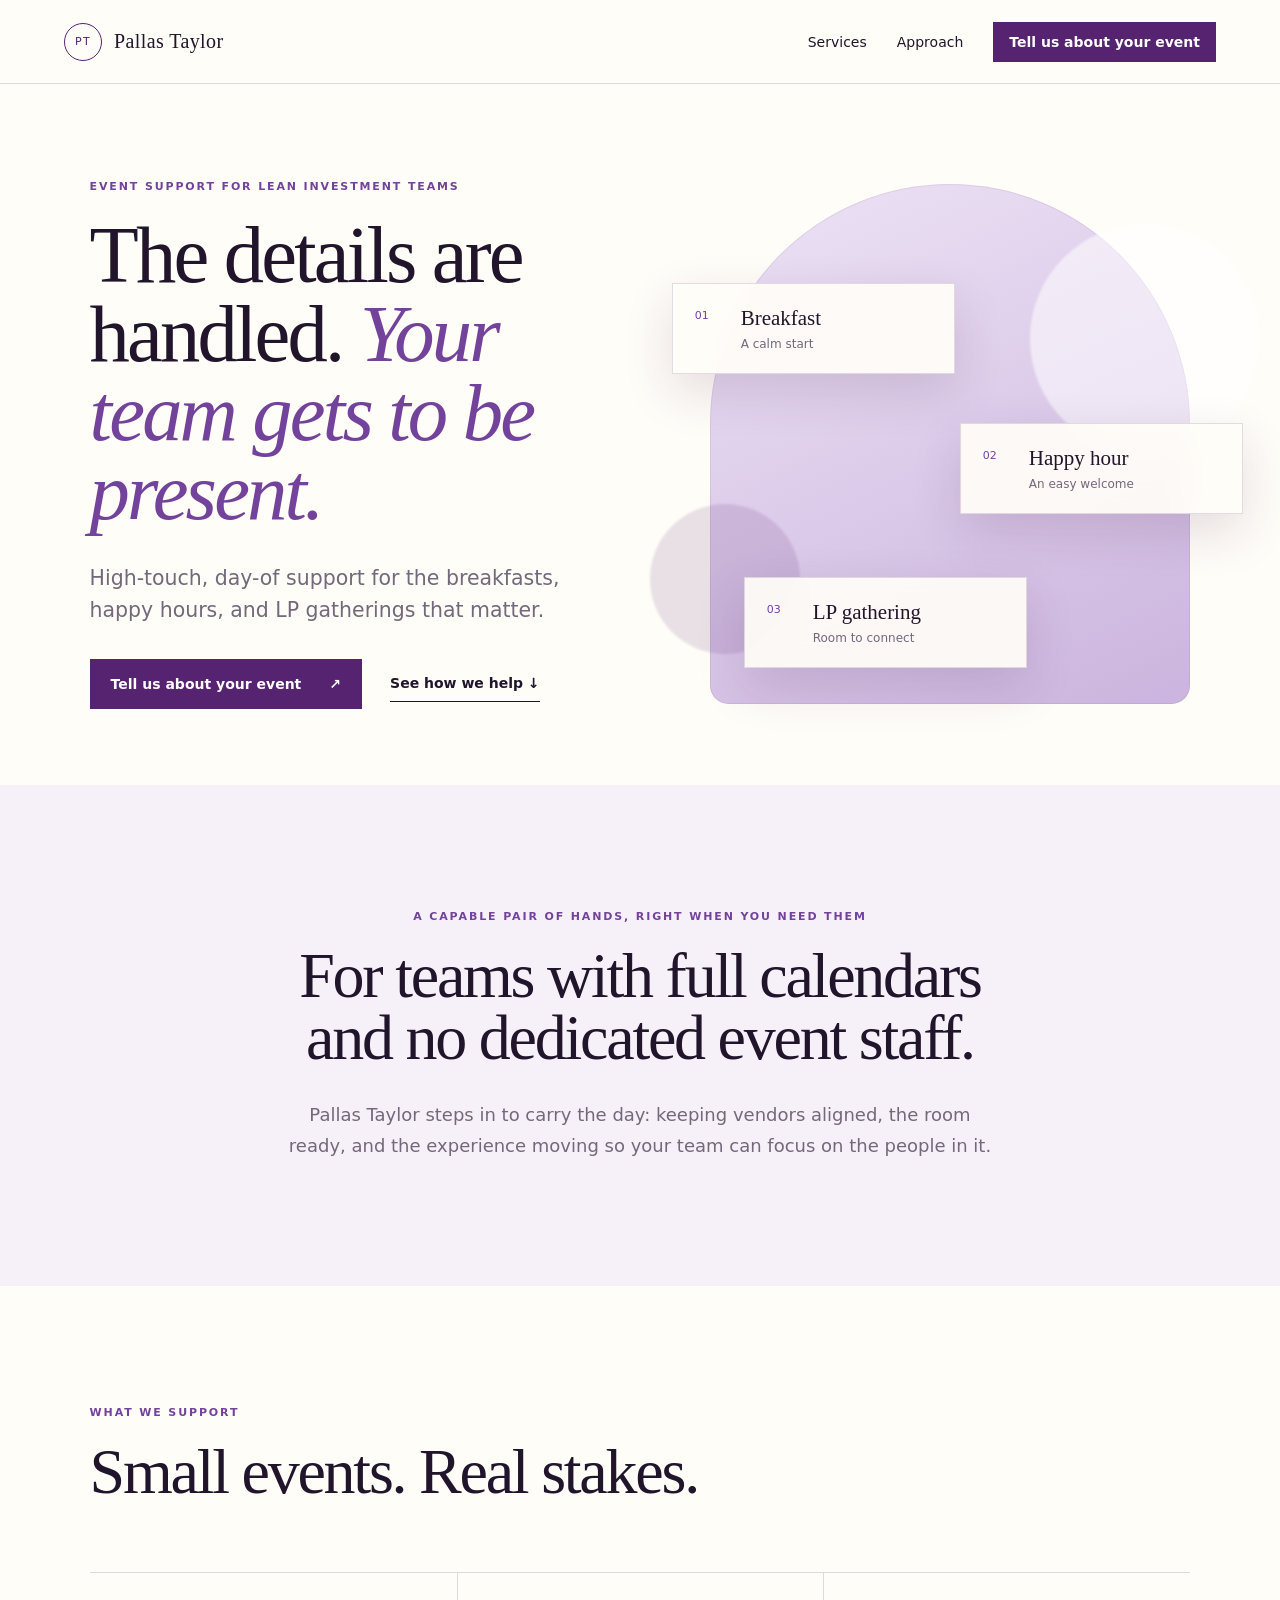
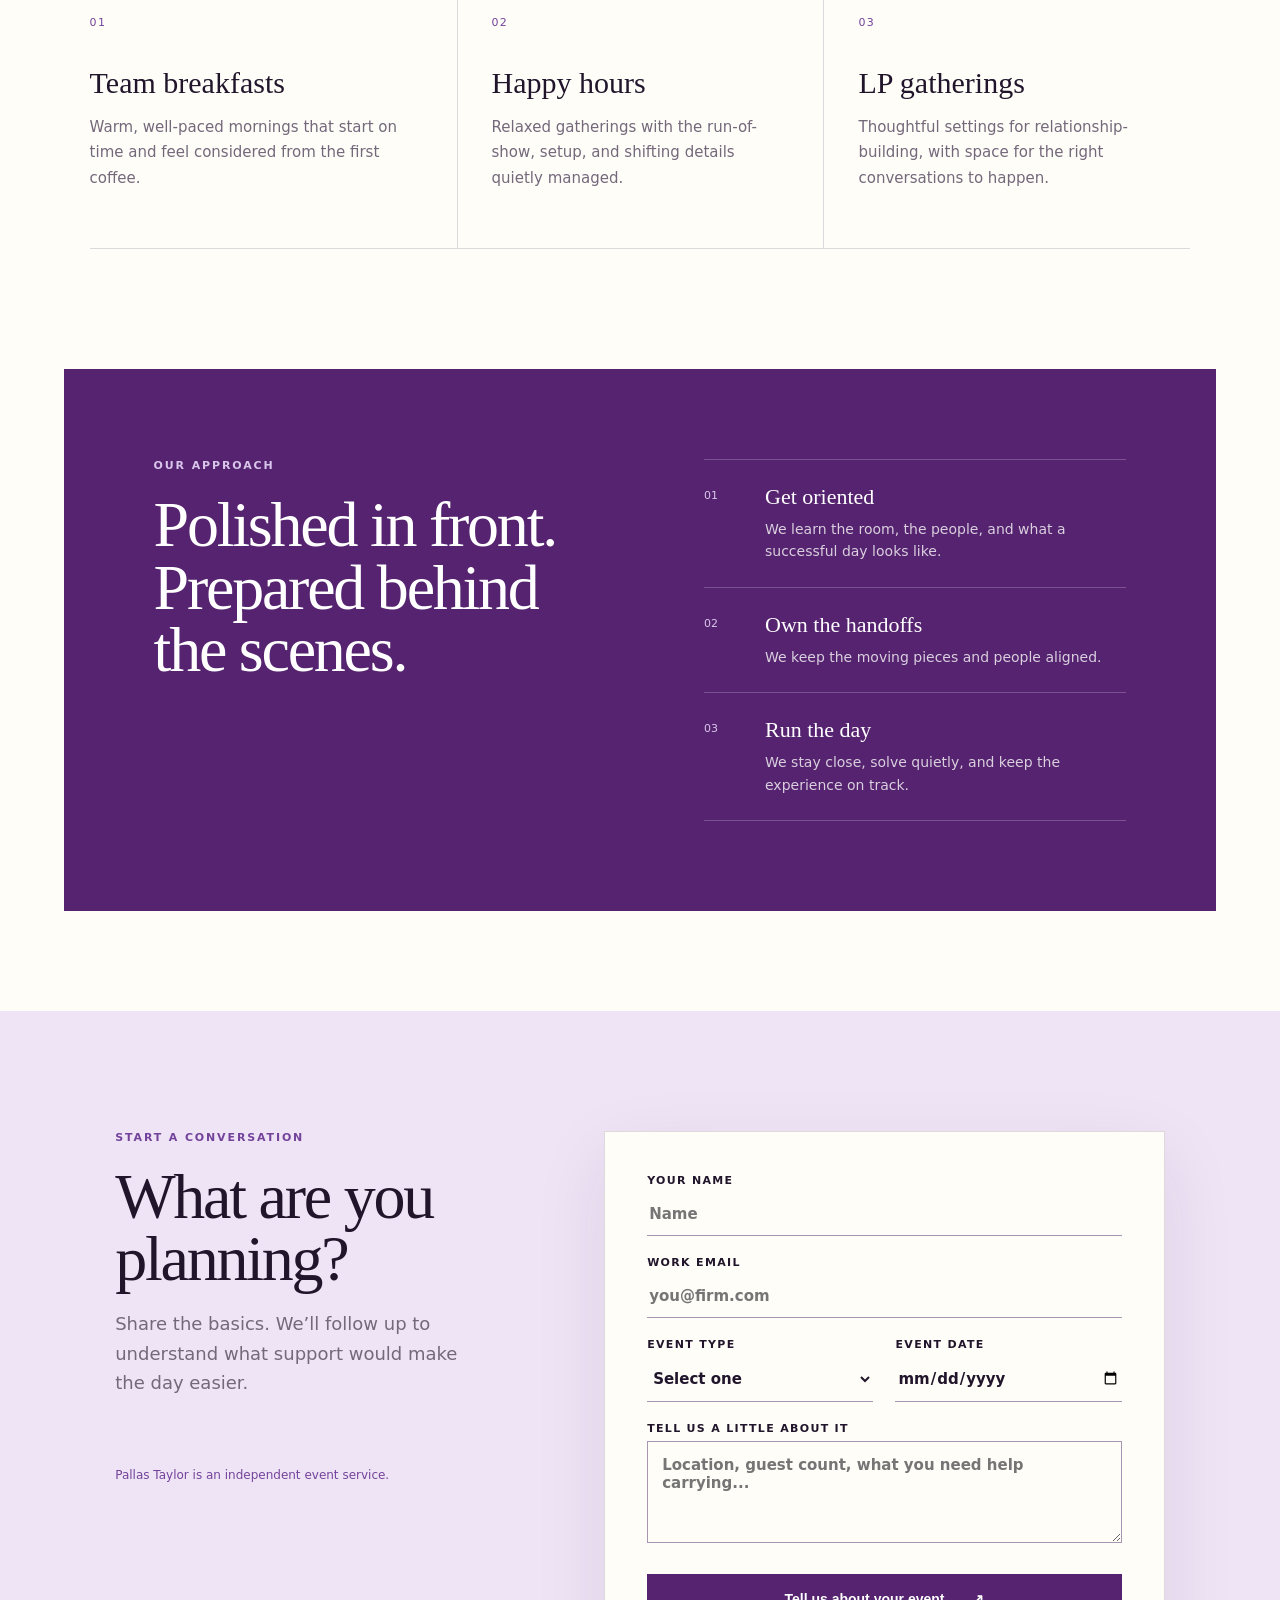
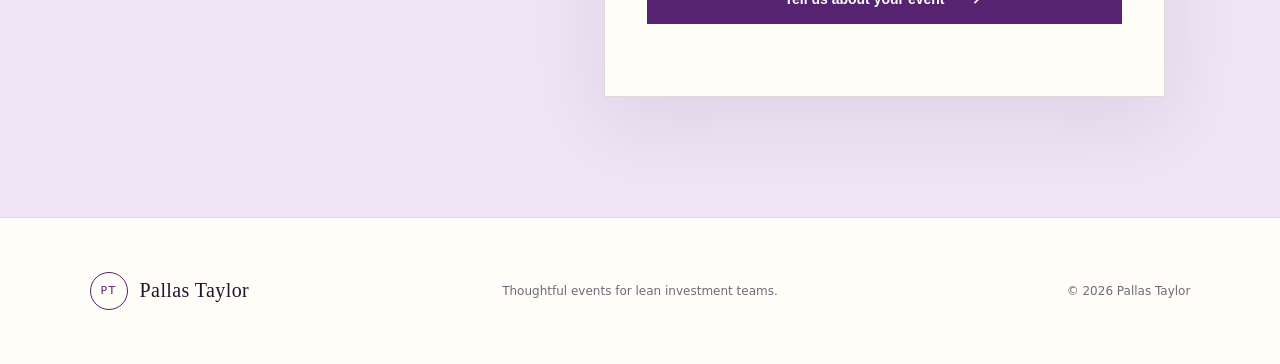
==== index.html @ 0d1e4df2 "Add Pallas Taylor site; fix LP naming, mobile nav a11y, title tag - Import the initial site concept " ====
<!doctype html>
<html lang="en">
<head>
  <meta charset="utf-8" />
  <meta name="viewport" content="width=device-width, initial-scale=1" />
  <meta name="description" content="Pallas Taylor provides thoughtful, day-of event support for lean investment teams." />
  <title>Pallas Taylor | Event support for investment teams</title>
  <link rel="stylesheet" href="styles.css" />
</head>
<body>
  <header class="site-header">
    <a class="brand" href="#top" aria-label="Pallas Taylor home">
      <span class="brand-mark" aria-hidden="true">PT</span>
      <span>Pallas Taylor</span>
    </a>
    <nav aria-label="Primary navigation">
      <a href="#services">Services</a>
      <a href="#approach">Approach</a>
      <a class="button button-small" href="#inquiry"><span class="cta-full">Tell us about your event</span><span class="cta-short">Inquire</span></a>
    </nav>
  </header>

  <main id="top">
    <section class="hero">
      <div class="hero-copy">
        <p class="eyebrow">Event support for lean investment teams</p>
        <h1>The details are handled. <em>Your team gets to be present.</em></h1>
        <p class="hero-intro">High-touch, day-of support for the breakfasts, happy hours, and LP gatherings that matter.</p>
        <div class="hero-actions">
          <a class="button" href="#inquiry">Tell us about your event <span aria-hidden="true">↗</span></a>
          <a class="text-link" href="#services">See how we help <span aria-hidden="true">↓</span></a>
        </div>
      </div>
      <div class="hero-art" aria-label="Abstract purple event scene">
        <div class="orb orb-one"></div>
        <div class="orb orb-two"></div>
        <div class="event-card card-one"><span>01</span><strong>Breakfast</strong><small>A calm start</small></div>
        <div class="event-card card-two"><span>02</span><strong>Happy hour</strong><small>An easy welcome</small></div>
        <div class="event-card card-three"><span>03</span><strong>LP gathering</strong><small>Room to connect</small></div>
      </div>
    </section>

    <section class="statement">
      <p class="eyebrow">A capable pair of hands, right when you need them</p>
      <h2>For teams with full calendars and no dedicated event staff.</h2>
      <p>Pallas Taylor steps in to carry the day: keeping vendors aligned, the room ready, and the experience moving so your team can focus on the people in it.</p>
    </section>

    <section class="services" id="services">
      <div class="section-heading">
        <p class="eyebrow">What we support</p>
        <h2>Small events. Real stakes.</h2>
      </div>
      <div class="service-grid">
        <article>
          <span class="service-number">01</span>
          <h3>Team breakfasts</h3>
          <p>Warm, well-paced mornings that start on time and feel considered from the first coffee.</p>
        </article>
        <article>
          <span class="service-number">02</span>
          <h3>Happy hours</h3>
          <p>Relaxed gatherings with the run-of-show, setup, and shifting details quietly managed.</p>
        </article>
        <article>
          <span class="service-number">03</span>
          <h3>LP gatherings</h3>
          <p>Thoughtful settings for relationship-building, with space for the right conversations to happen.</p>
        </article>
      </div>
    </section>

    <section class="approach" id="approach">
      <div class="approach-panel">
        <div>
          <p class="eyebrow light">Our approach</p>
          <h2>Polished in front.<br />Prepared behind the scenes.</h2>
        </div>
        <ol>
          <li><span>01</span><div><strong>Get oriented</strong><p>We learn the room, the people, and what a successful day looks like.</p></div></li>
          <li><span>02</span><div><strong>Own the handoffs</strong><p>We keep the moving pieces and people aligned.</p></div></li>
          <li><span>03</span><div><strong>Run the day</strong><p>We stay close, solve quietly, and keep the experience on track.</p></div></li>
        </ol>
      </div>
    </section>

    <section class="inquiry" id="inquiry">
      <div class="inquiry-copy">
        <p class="eyebrow">Start a conversation</p>
        <h2>What are you planning?</h2>
        <p>Share the basics. We’ll follow up to understand what support would make the day easier.</p>
        <p class="privacy-note">Pallas Taylor is an independent event service.</p>
      </div>
      <form id="event-form">
        <label>Your name<input type="text" name="name" autocomplete="name" required placeholder="Name" /></label>
        <label>Work email<input type="email" name="email" autocomplete="email" required placeholder="you@firm.com" /></label>
        <div class="form-row">
          <label>Event type<select name="type" required><option value="" selected disabled>Select one</option><option>Breakfast</option><option>Happy hour</option><option>LP gathering</option><option>Something else</option></select></label>
          <label>Event date<input type="date" name="date" /></label>
        </div>
        <label>Tell us a little about it<textarea name="details" rows="4" required placeholder="Location, guest count, what you need help carrying..."></textarea></label>
        <button class="button" type="submit">Tell us about your event <span aria-hidden="true">↗</span></button>
        <p class="form-status" id="form-status" role="status" aria-live="polite"></p>
      </form>
    </section>
  </main>

  <footer>
    <a class="brand footer-brand" href="#top"><span class="brand-mark" aria-hidden="true">PT</span><span>Pallas Taylor</span></a>
    <p>Thoughtful events for lean investment teams.</p>
    <p>© <span id="year"></span> Pallas Taylor</p>
  </footer>
  <script src="script.js"></script>
</body>
</html>
---- styles.css ----
:root {
  --ink: #21152b;
  --muted: #74687b;
  --plum: #55236f;
  --violet: #73439b;
  --lilac: #d9c6eb;
  --mist: #f6f1f8;
  --cream: #fffdf8;
  --line: rgba(62, 34, 75, .16);
}
* { box-sizing: border-box; }
html { scroll-behavior: smooth; }
body { margin: 0; color: var(--ink); background: var(--cream); font-family: Inter, ui-sans-serif, system-ui, -apple-system, BlinkMacSystemFont, "Segoe UI", sans-serif; }
a { color: inherit; text-decoration: none; }
.site-header { height: 84px; padding: 0 clamp(24px, 5vw, 76px); display: flex; align-items: center; justify-content: space-between; border-bottom: 1px solid var(--line); background: rgba(255,253,248,.92); position: sticky; top: 0; z-index: 20; backdrop-filter: blur(14px); }
.brand { display: inline-flex; align-items: center; gap: 12px; font-family: Georgia, serif; font-size: 20px; letter-spacing: .02em; }
.brand-mark { width: 38px; height: 38px; border: 1px solid var(--plum); border-radius: 50%; display: grid; place-items: center; font-family: ui-sans-serif, system-ui; font-size: 11px; letter-spacing: .13em; color: var(--plum); }
nav { display: flex; align-items: center; gap: 30px; font-size: 14px; }
.cta-short { display: none; }
.button { display: inline-flex; justify-content: center; align-items: center; gap: 28px; padding: 16px 20px; border: 1px solid var(--plum); background: var(--plum); color: white; font-weight: 650; font-size: 14px; cursor: pointer; transition: transform .2s, background .2s; }
.button:hover { background: #421957; transform: translateY(-2px); }
.button-small { padding: 11px 15px; gap: 12px; }
.hero { min-height: 700px; display: grid; grid-template-columns: 1.05fr .95fr; padding: 96px clamp(24px, 7vw, 108px) 76px; gap: 7vw; overflow: hidden; }
.hero-copy { align-self: center; max-width: 670px; }
.eyebrow { color: var(--violet); font-size: 11px; font-weight: 750; letter-spacing: .17em; text-transform: uppercase; margin: 0 0 22px; }
h1, h2 { font-family: Georgia, "Times New Roman", serif; font-weight: 400; line-height: .98; letter-spacing: -.035em; margin: 0; }
h1 { font-size: clamp(58px, 6.3vw, 98px); }
h1 em { color: var(--violet); font-weight: inherit; }
.hero-intro { max-width: 580px; font-size: clamp(18px, 1.6vw, 23px); line-height: 1.55; color: var(--muted); margin: 32px 0; }
.hero-actions { display: flex; align-items: center; gap: 28px; }
.text-link { font-size: 14px; font-weight: 650; border-bottom: 1px solid var(--ink); padding: 10px 0; }
.hero-art { position: relative; min-height: 520px; align-self: center; background: linear-gradient(155deg, #ede3f5, #cbb4de); border-radius: 260px 260px 20px 20px; box-shadow: inset 0 0 0 1px rgba(85,35,111,.08); }
.orb { position: absolute; border-radius: 50%; filter: blur(1px); }
.orb-one { width: 230px; height: 230px; top: 40px; right: -70px; background: rgba(255,255,255,.55); }
.orb-two { width: 150px; height: 150px; bottom: 50px; left: -60px; background: rgba(85,35,111,.13); }
.event-card { position: absolute; width: 59%; min-width: 220px; padding: 22px; background: rgba(255,253,248,.92); border: 1px solid rgba(85,35,111,.16); box-shadow: 0 18px 50px rgba(61,31,72,.14); backdrop-filter: blur(12px); display: grid; grid-template-columns: 32px 1fr; gap: 6px 14px; }
.event-card span { grid-row: 1/3; color: var(--violet); font-size: 11px; padding-top: 3px; }
.event-card strong { font-family: Georgia, serif; font-size: 21px; font-weight: 400; }
.event-card small { color: var(--muted); font-size: 12px; }
.card-one { top: 19%; left: -8%; }
.card-two { top: 46%; right: -11%; }
.card-three { bottom: 7%; left: 7%; }
.statement { text-align: center; padding: 125px 22vw; background: var(--mist); }
.statement h2, .section-heading h2, .inquiry h2 { font-size: clamp(44px, 5vw, 72px); }
.statement > p:last-child { max-width: 780px; margin: 30px auto 0; color: var(--muted); font-size: 18px; line-height: 1.7; }
.services { padding: 120px clamp(24px, 7vw, 108px); }
.section-heading { max-width: 760px; margin-bottom: 68px; }
.service-grid { display: grid; grid-template-columns: repeat(3, 1fr); border-top: 1px solid var(--line); }
.service-grid article { padding: 38px 34px 42px 0; border-bottom: 1px solid var(--line); }
.service-grid article + article { border-left: 1px solid var(--line); padding-left: 34px; }
.service-number { color: var(--violet); font-size: 11px; letter-spacing: .12em; }
h3 { font-family: Georgia, serif; font-weight: 400; font-size: 30px; margin: 36px 0 15px; }
.service-grid p { color: var(--muted); line-height: 1.7; font-size: 15px; max-width: 330px; }
.approach { padding: 0 clamp(24px, 5vw, 76px) 100px; }
.approach-panel { background: var(--plum); color: white; padding: clamp(48px, 7vw, 100px); display: grid; grid-template-columns: 1fr 1fr; gap: 10vw; }
.approach-panel h2 { font-size: clamp(43px, 5vw, 70px); }
.light { color: var(--lilac); }
.approach ol { list-style: none; margin: 0; padding: 0; }
.approach li { display: grid; grid-template-columns: 45px 1fr; gap: 16px; padding: 24px 0; border-top: 1px solid rgba(255,255,255,.22); }
.approach li:last-child { border-bottom: 1px solid rgba(255,255,255,.22); }
.approach li > span { color: var(--lilac); font-size: 11px; padding-top: 5px; }
.approach strong { font-family: Georgia, serif; font-weight: 400; font-size: 22px; }
.approach li p { margin: 8px 0 0; color: #d9cfde; line-height: 1.6; font-size: 14px; }
.inquiry { display: grid; grid-template-columns: .8fr 1.2fr; gap: 9vw; padding: 120px clamp(24px, 9vw, 140px); background: #eee4f5; }
.inquiry-copy > p:not(.eyebrow):not(.privacy-note) { color: var(--muted); font-size: 18px; line-height: 1.65; max-width: 470px; }
.privacy-note { margin-top: 70px; font-size: 12px; color: var(--violet); }
form { background: var(--cream); padding: 42px; border: 1px solid var(--line); box-shadow: 0 24px 70px rgba(72,35,88,.09); }
label { display: block; font-size: 11px; font-weight: 750; letter-spacing: .12em; text-transform: uppercase; margin-bottom: 20px; }
input, select, textarea { width: 100%; border: 0; border-bottom: 1px solid #a995b2; background: transparent; border-radius: 0; padding: 12px 2px; margin-top: 6px; font: inherit; font-size: 15px; color: var(--ink); outline: none; text-transform: none; letter-spacing: 0; }
textarea { border: 1px solid #a995b2; padding: 14px; resize: vertical; }
input:focus, select:focus, textarea:focus { border-color: var(--plum); box-shadow: 0 1px 0 var(--plum); }
.form-row { display: grid; grid-template-columns: 1fr 1fr; gap: 22px; }
form .button { width: 100%; margin-top: 8px; }
.form-status { min-height: 18px; margin: 12px 0 0; color: var(--violet); font-size: 13px; }
footer { padding: 54px clamp(24px, 7vw, 108px); display: grid; grid-template-columns: 1fr 1fr 1fr; align-items: center; gap: 30px; border-top: 1px solid var(--line); font-size: 12px; color: var(--muted); }
footer p:nth-child(2) { text-align: center; }
footer p:last-child { text-align: right; }
.footer-brand { color: var(--ink); }
@media (max-width: 900px) {
  nav > a:not(.button) { display: none; }
  .hero { grid-template-columns: 1fr; padding-top: 70px; }
  .hero-art { width: min(86vw, 560px); min-height: 480px; margin: 10px auto 0; }
  .statement { padding: 100px 8vw; }
  .approach-panel, .inquiry { grid-template-columns: 1fr; gap: 65px; }
  .service-grid { grid-template-columns: 1fr; }
  .service-grid article + article { border-left: 0; padding-left: 0; }
}
@media (max-width: 560px) {
  .site-header { height: 72px; }
  .brand { font-size: 17px; }
  .brand-mark { width: 33px; height: 33px; }
  nav .button { padding: 11px 15px; }
  nav .cta-full { display: none; }
  nav .cta-short { display: inline; }
  .hero { min-height: auto; padding: 62px 22px 65px; }
  h1 { font-size: 53px; }
  .hero-actions { align-items: stretch; flex-direction: column; gap: 13px; }
  .text-link { text-align: center; }
  .hero-art { width: 100%; min-height: 410px; }
  .event-card { width: 75%; min-width: 0; }
  .card-one { left: -3%; }.card-two { right: -3%; }.card-three { left: 3%; }
  .statement, .services, .inquiry { padding: 85px 22px; }
  .approach { padding: 0 0 70px; }
  .approach-panel { padding: 70px 24px; }
  form { padding: 28px 22px; }
  .form-row { grid-template-columns: 1fr; gap: 0; }
  footer { grid-template-columns: 1fr; text-align: left; }
  footer p:nth-child(2), footer p:last-child { text-align: left; }
}
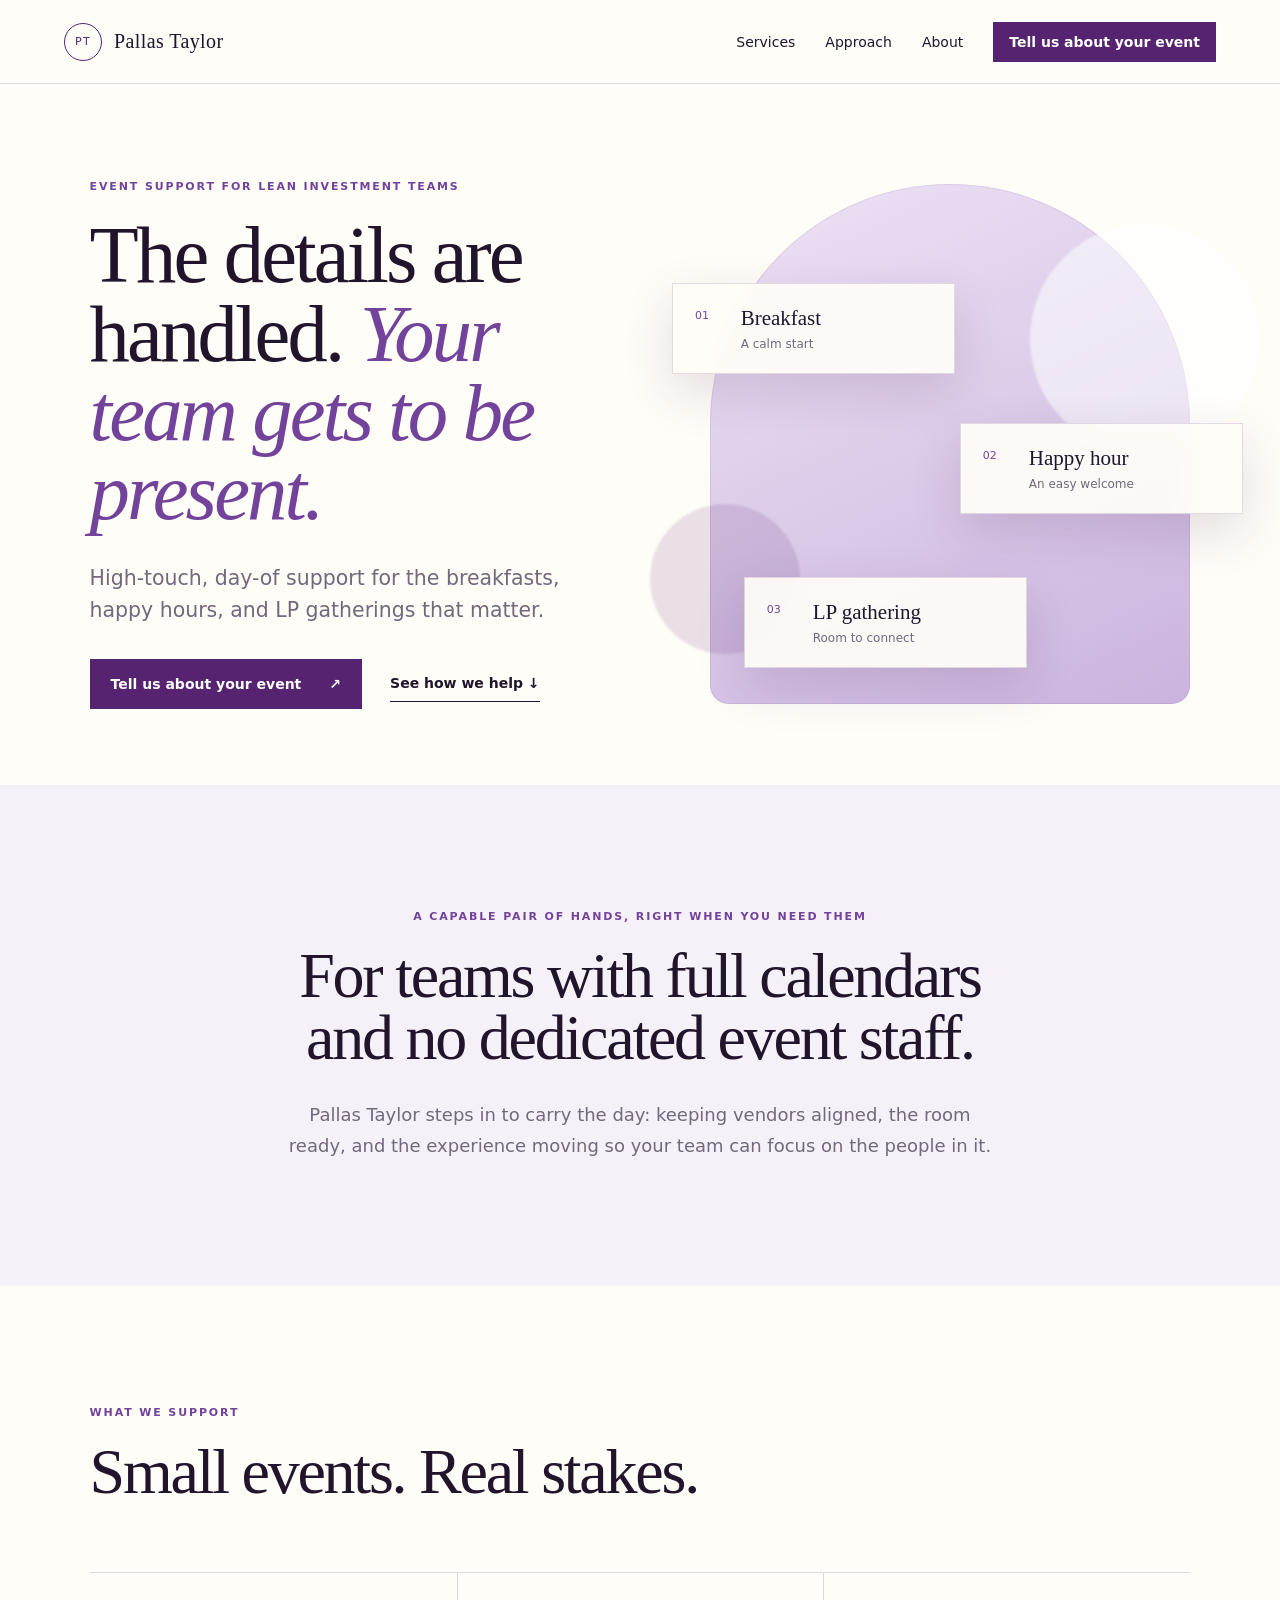
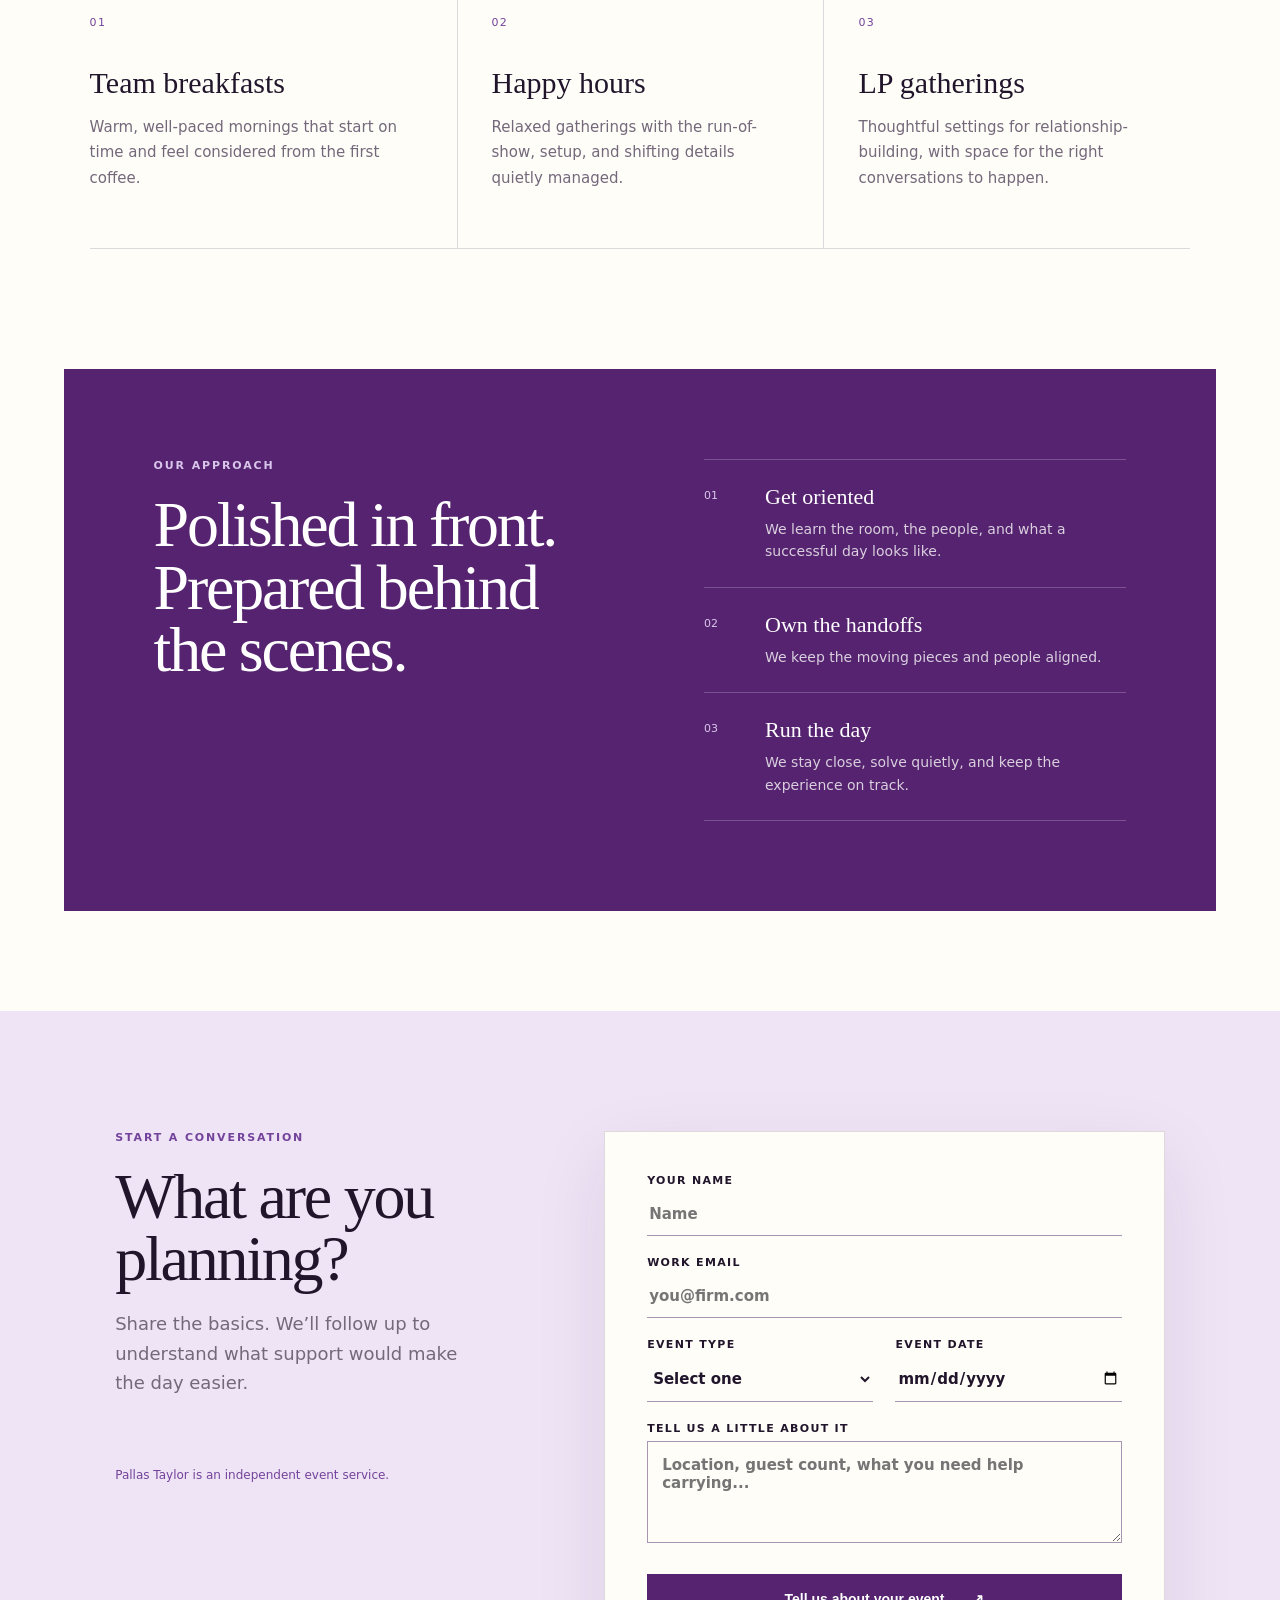
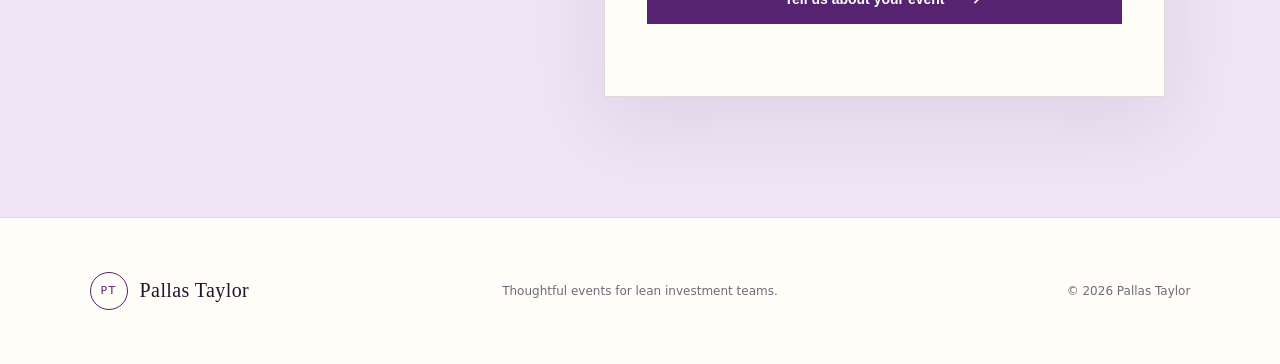
==== commit f8114d2b: "Add About and Services pages - About: split hero with founder portrait (background removed) set   in" ====
--- a/index.html
+++ b/index.html
@@ -16,6 +16,7 @@
     <nav aria-label="Primary navigation">
       <a href="#services">Services</a>
       <a href="#approach">Approach</a>
+      <a href="about.html">About</a>
       <a class="button button-small" href="#inquiry"><span class="cta-full">Tell us about your event</span><span class="cta-short">Inquire</span></a>
     </nav>
   </header>
--- a/styles.css
+++ b/styles.css
@@ -76,6 +76,40 @@
 footer p:nth-child(2) { text-align: center; }
 footer p:last-child { text-align: right; }
 .footer-brand { color: var(--ink); }
+.page-hero { padding: 96px clamp(24px, 7vw, 108px) 30px; max-width: 900px; }
+.page-hero h1 { font-size: clamp(46px, 5.2vw, 80px); margin: 20px 0 28px; }
+.page-hero .lede { max-width: 640px; font-size: clamp(17px, 1.5vw, 21px); line-height: 1.6; color: var(--muted); margin: 0; }
+
+.about-hero { display: grid; grid-template-columns: 1.05fr .95fr; grid-template-areas: "head art" "intro art"; align-items: start; gap: 20px 7vw; padding: 96px clamp(24px, 7vw, 108px) 70px; }
+.about-hero-head { grid-area: head; align-self: end; }
+.about-hero-head h1 { font-size: clamp(42px, 4.6vw, 72px); margin: 20px 0 0; }
+.about-hero-art { grid-area: art; align-self: center; }
+.about-hero-intro { grid-area: intro; }
+.about-hero-intro p { max-width: 560px; font-size: clamp(17px, 1.4vw, 19px); line-height: 1.65; color: var(--muted); margin: 0; }
+
+.portrait-arch { position: relative; width: min(100%, 400px); aspect-ratio: 3 / 4; margin-left: auto; background: linear-gradient(155deg, #ede3f5, #cbb4de); border-radius: 220px 220px 24px 24px; overflow: hidden; box-shadow: inset 0 0 0 1px rgba(85,35,111,.08); }
+.portrait-arch img { position: absolute; bottom: 0; left: 50%; transform: translateX(-50%); width: 90%; height: auto; display: block; }
+
+.about-body { padding: 0 clamp(24px, 7vw, 108px) 30px; max-width: 760px; }
+.about-body p { color: var(--ink); font-size: 17px; line-height: 1.75; margin: 0 0 24px; }
+.pull-quote { font-family: Georgia, serif; font-style: italic; font-weight: 400; color: var(--violet); font-size: clamp(24px, 2.6vw, 34px); line-height: 1.4; max-width: 720px; margin: 44px 0; padding-left: 26px; border-left: 2px solid var(--plum); }
+.credential-row { font-size: 11px; font-weight: 750; letter-spacing: .12em; text-transform: uppercase; color: var(--violet); margin: 40px 0 0; }
+
+.statement .button { margin-top: 36px; }
+
+.service-detail-list { padding: 0 clamp(24px, 7vw, 108px) 100px; border-top: 1px solid var(--line); }
+.service-detail { display: grid; grid-template-columns: 300px 1fr; gap: 10px 56px; padding: 56px 0; border-bottom: 1px solid var(--line); }
+.service-detail-head .service-number { display: block; }
+.service-detail-head h3 { margin: 20px 0 14px; font-size: 27px; }
+.service-detail-head .fit { color: var(--muted); font-size: 15px; line-height: 1.6; margin: 0; max-width: 280px; }
+.service-detail-body .meta-label { font-size: 11px; font-weight: 750; letter-spacing: .12em; text-transform: uppercase; color: var(--violet); margin: 0 0 14px; }
+.service-detail-body ul { list-style: none; margin: 0 0 28px; padding: 0; display: grid; gap: 10px; }
+.service-detail-body ul li { position: relative; padding-left: 20px; color: var(--ink); font-size: 15px; line-height: 1.6; }
+.service-detail-body ul li::before { content: ""; position: absolute; left: 0; top: 8px; width: 6px; height: 6px; border-radius: 50%; background: var(--violet); }
+.service-detail-meta { display: grid; gap: 14px; margin-top: 6px; }
+.service-detail-meta p { margin: 0; font-size: 14px; line-height: 1.6; color: var(--muted); }
+.service-detail-meta strong { color: var(--ink); font-weight: 650; }
+
 @media (max-width: 900px) {
   nav > a:not(.button) { display: none; }
   .hero { grid-template-columns: 1fr; padding-top: 70px; }
@@ -84,6 +118,10 @@
   .approach-panel, .inquiry { grid-template-columns: 1fr; gap: 65px; }
   .service-grid { grid-template-columns: 1fr; }
   .service-grid article + article { border-left: 0; padding-left: 0; }
+  .about-hero { grid-template-columns: 1fr; grid-template-areas: "head" "art" "intro"; padding-top: 70px; gap: 32px; }
+  .portrait-arch { margin: 0 auto; }
+  .service-detail { grid-template-columns: 1fr; gap: 18px; }
+  .service-detail-head .fit { max-width: none; }
 }
 @media (max-width: 560px) {
   .site-header { height: 72px; }
@@ -106,4 +144,10 @@
   .form-row { grid-template-columns: 1fr; gap: 0; }
   footer { grid-template-columns: 1fr; text-align: left; }
   footer p:nth-child(2), footer p:last-child { text-align: left; }
+  .page-hero { padding: 62px 22px 20px; }
+  .about-hero { padding: 62px 22px 50px; }
+  .about-body { padding: 0 22px 20px; }
+  .pull-quote { padding-left: 18px; margin: 32px 0; }
+  .service-detail-list { padding: 0 22px 70px; }
+  .service-detail { padding: 40px 0; }
 }
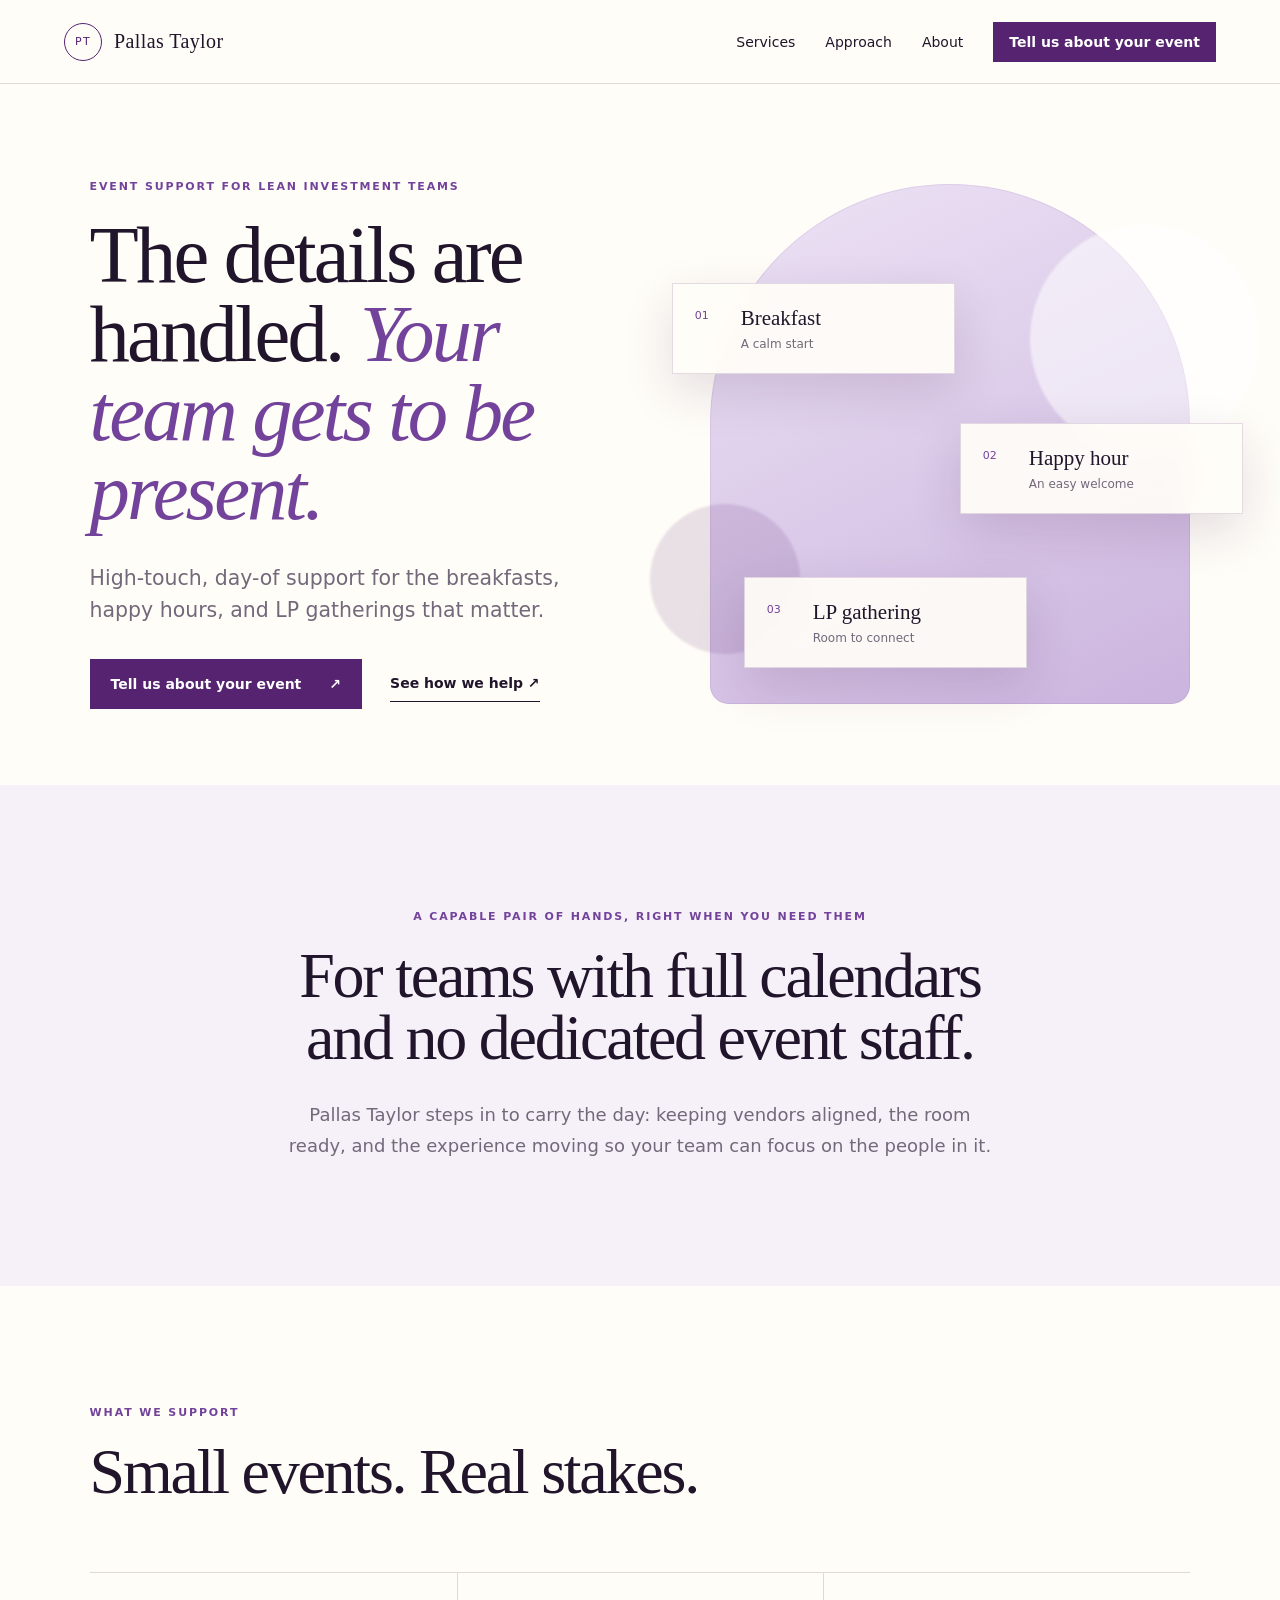
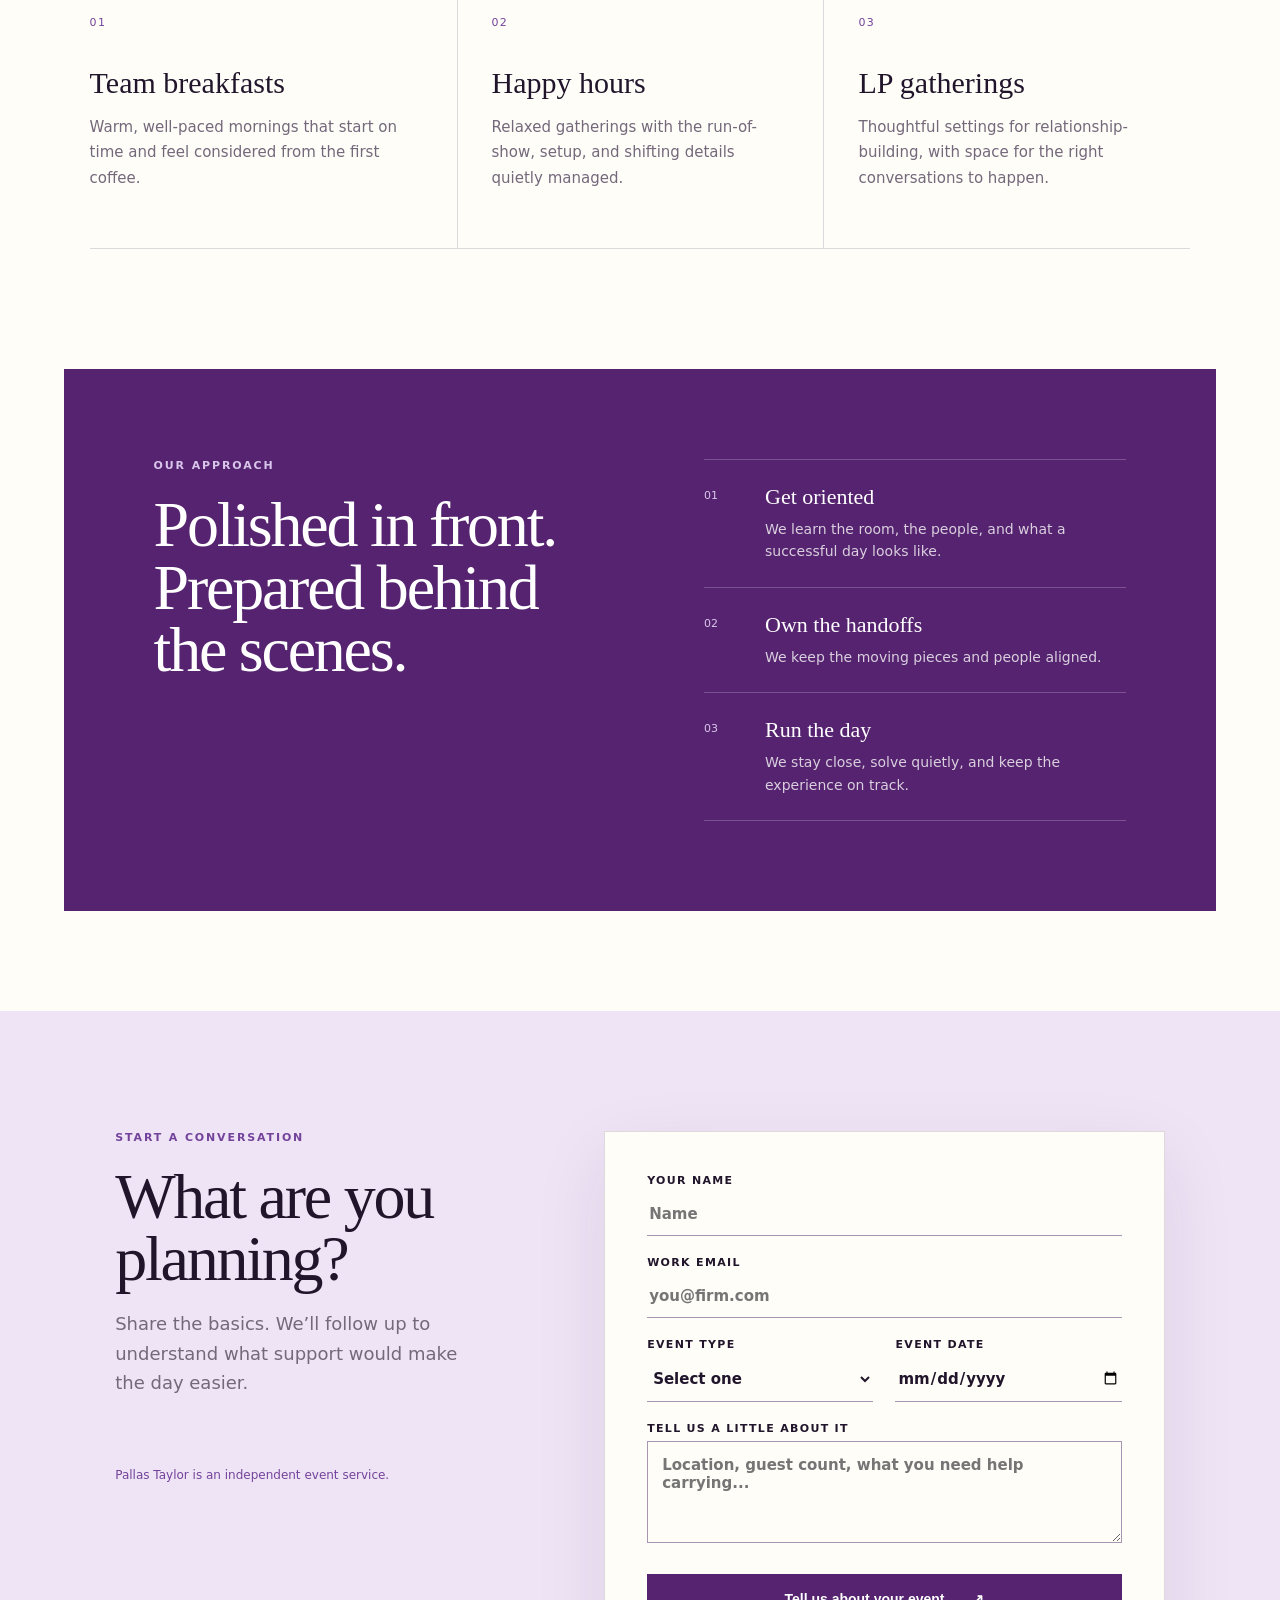
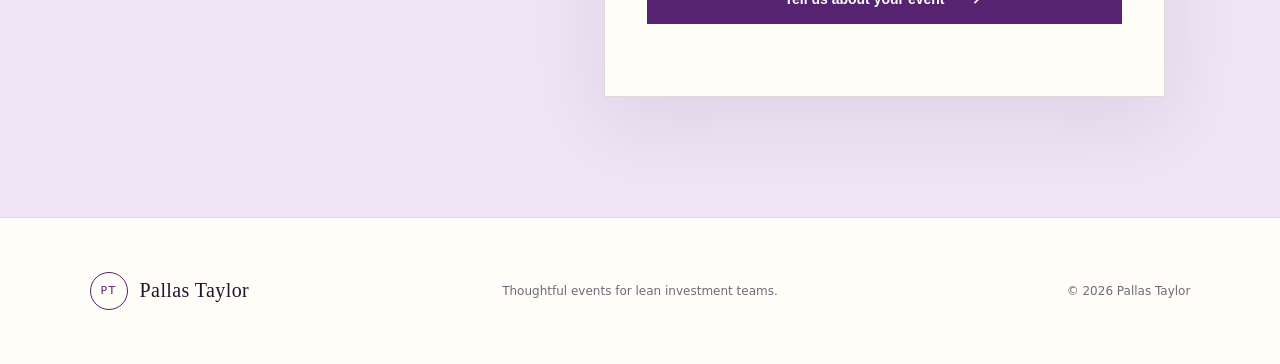
==== commit b9231ae8: "Point Home's Services nav/hero link to the dedicated services page "Services" now means the same des" ====
--- a/index.html
+++ b/index.html
@@ -14,7 +14,7 @@
       <span>Pallas Taylor</span>
     </a>
     <nav aria-label="Primary navigation">
-      <a href="#services">Services</a>
+      <a href="services.html">Services</a>
       <a href="#approach">Approach</a>
       <a href="about.html">About</a>
       <a class="button button-small" href="#inquiry"><span class="cta-full">Tell us about your event</span><span class="cta-short">Inquire</span></a>
@@ -29,7 +29,7 @@
         <p class="hero-intro">High-touch, day-of support for the breakfasts, happy hours, and LP gatherings that matter.</p>
         <div class="hero-actions">
           <a class="button" href="#inquiry">Tell us about your event <span aria-hidden="true">↗</span></a>
-          <a class="text-link" href="#services">See how we help <span aria-hidden="true">↓</span></a>
+          <a class="text-link" href="services.html">See how we help <span aria-hidden="true">↗</span></a>
         </div>
       </div>
       <div class="hero-art" aria-label="Abstract purple event scene">
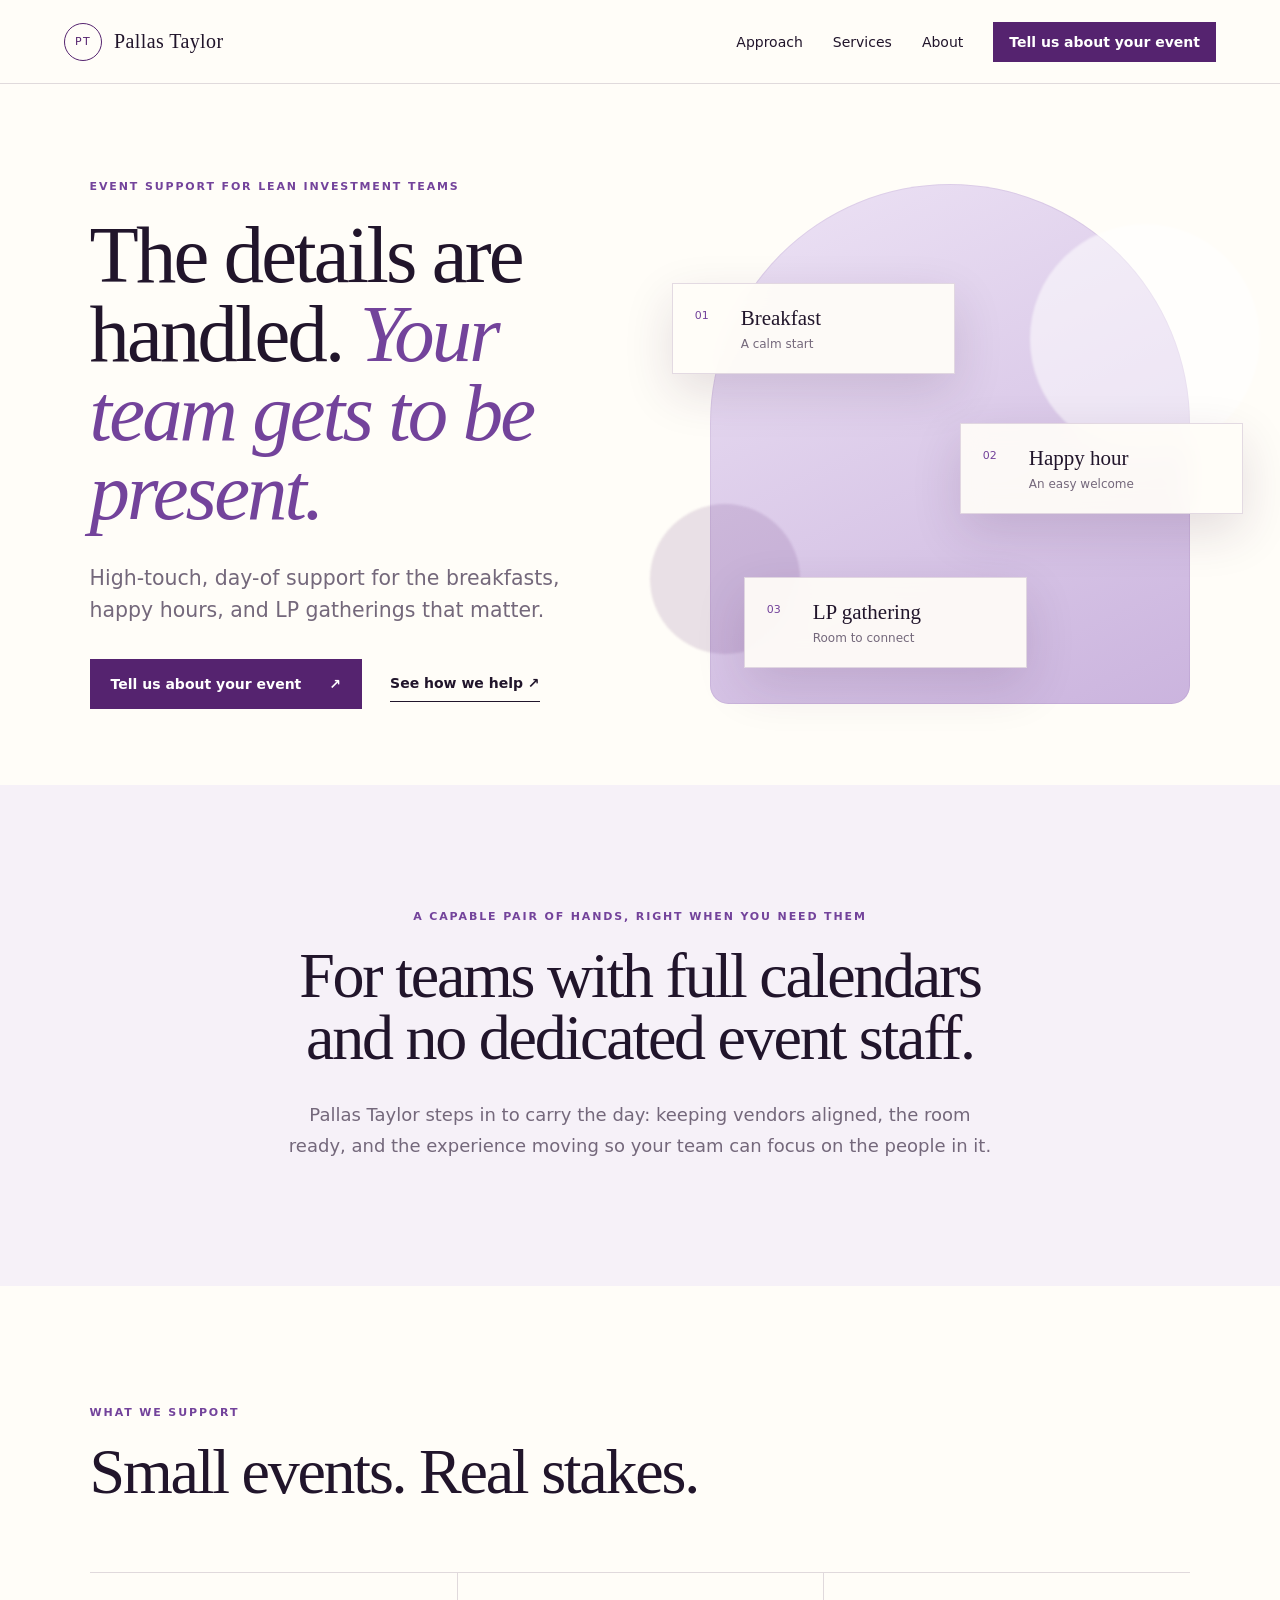
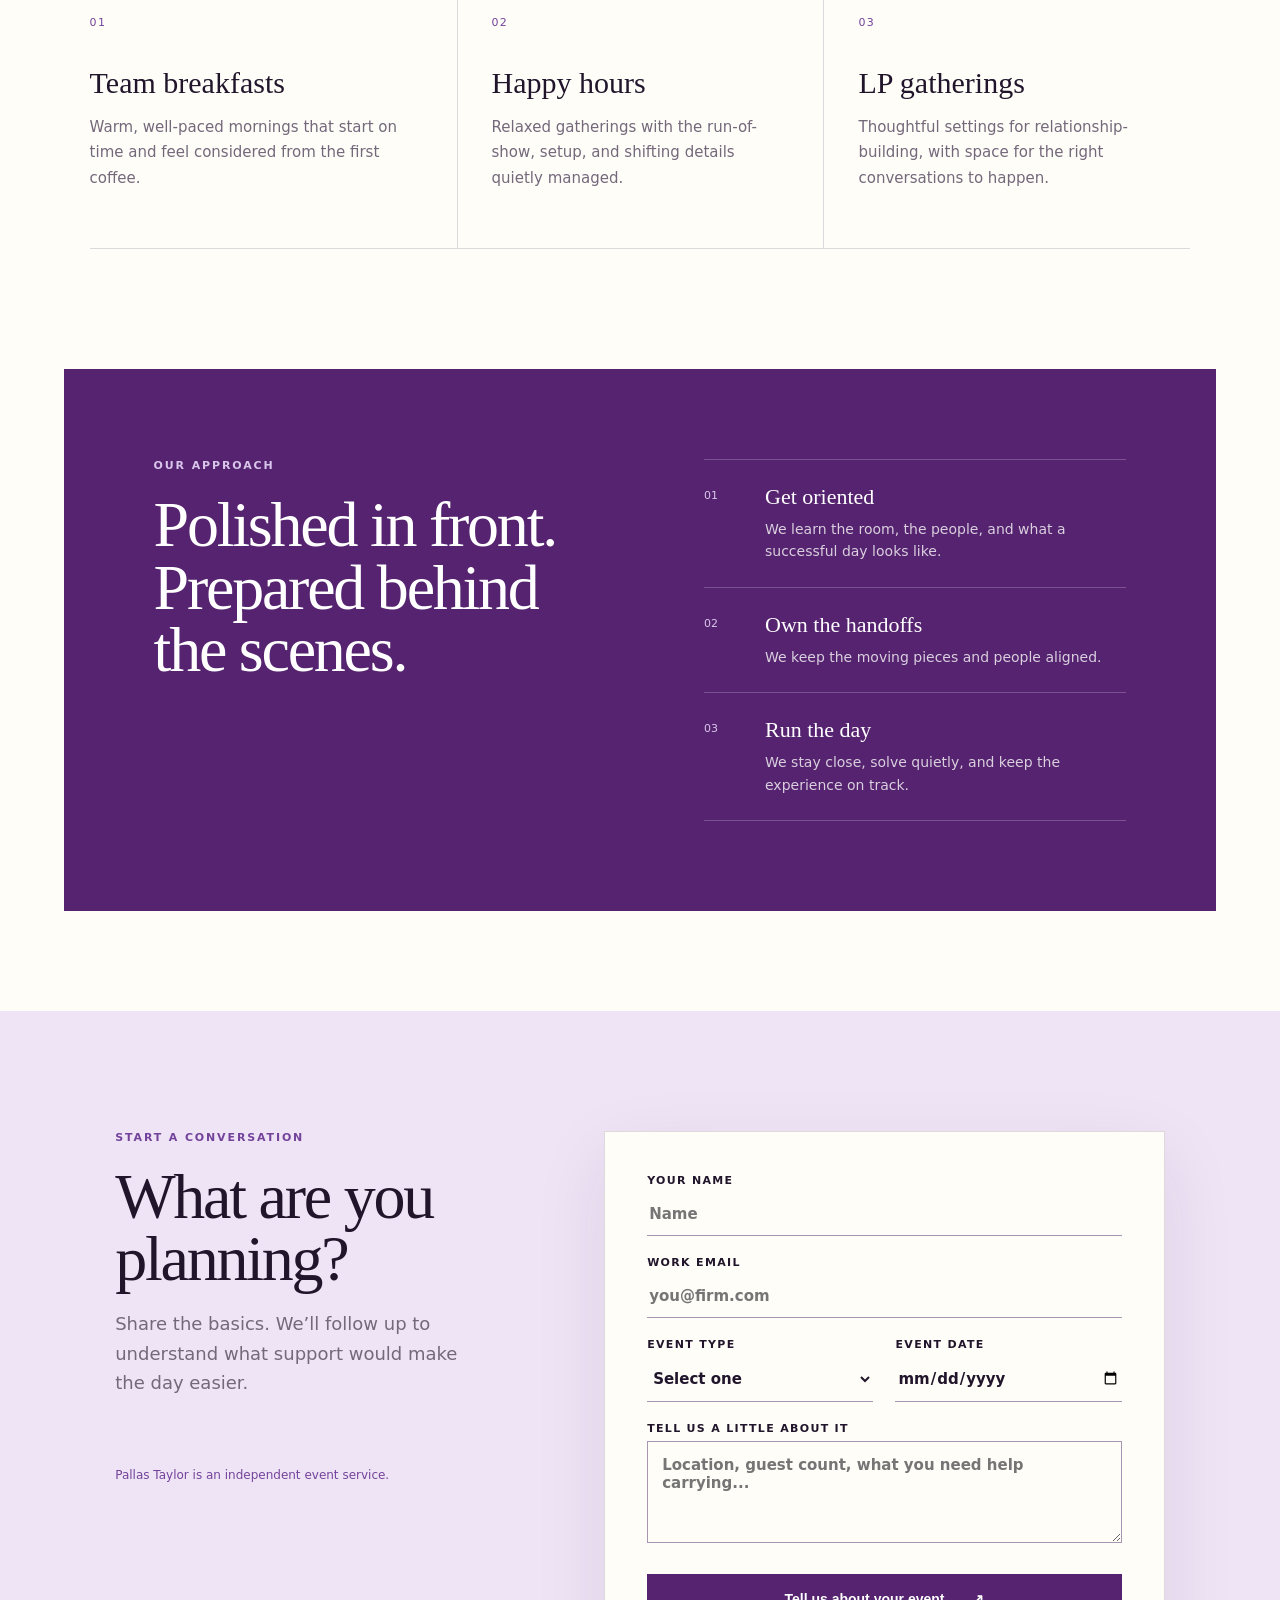
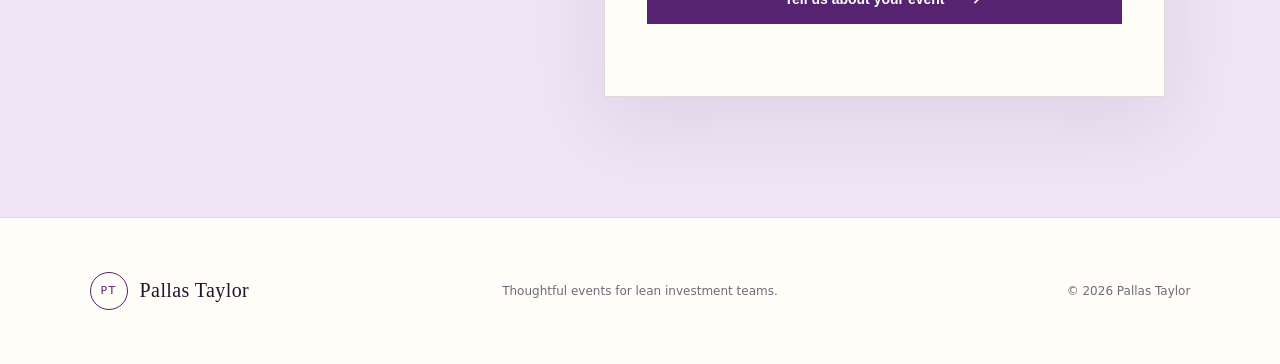
==== commit f6af296a: "Reorder top nav to Approach, Services, About Co-Authored-By: Claude Sonnet 5 <noreply@anthropic.com>" ====
--- a/index.html
+++ b/index.html
@@ -14,8 +14,8 @@
       <span>Pallas Taylor</span>
     </a>
     <nav aria-label="Primary navigation">
+      <a href="#approach">Approach</a>
       <a href="services.html">Services</a>
-      <a href="#approach">Approach</a>
       <a href="about.html">About</a>
       <a class="button button-small" href="#inquiry"><span class="cta-full">Tell us about your event</span><span class="cta-short">Inquire</span></a>
     </nav>
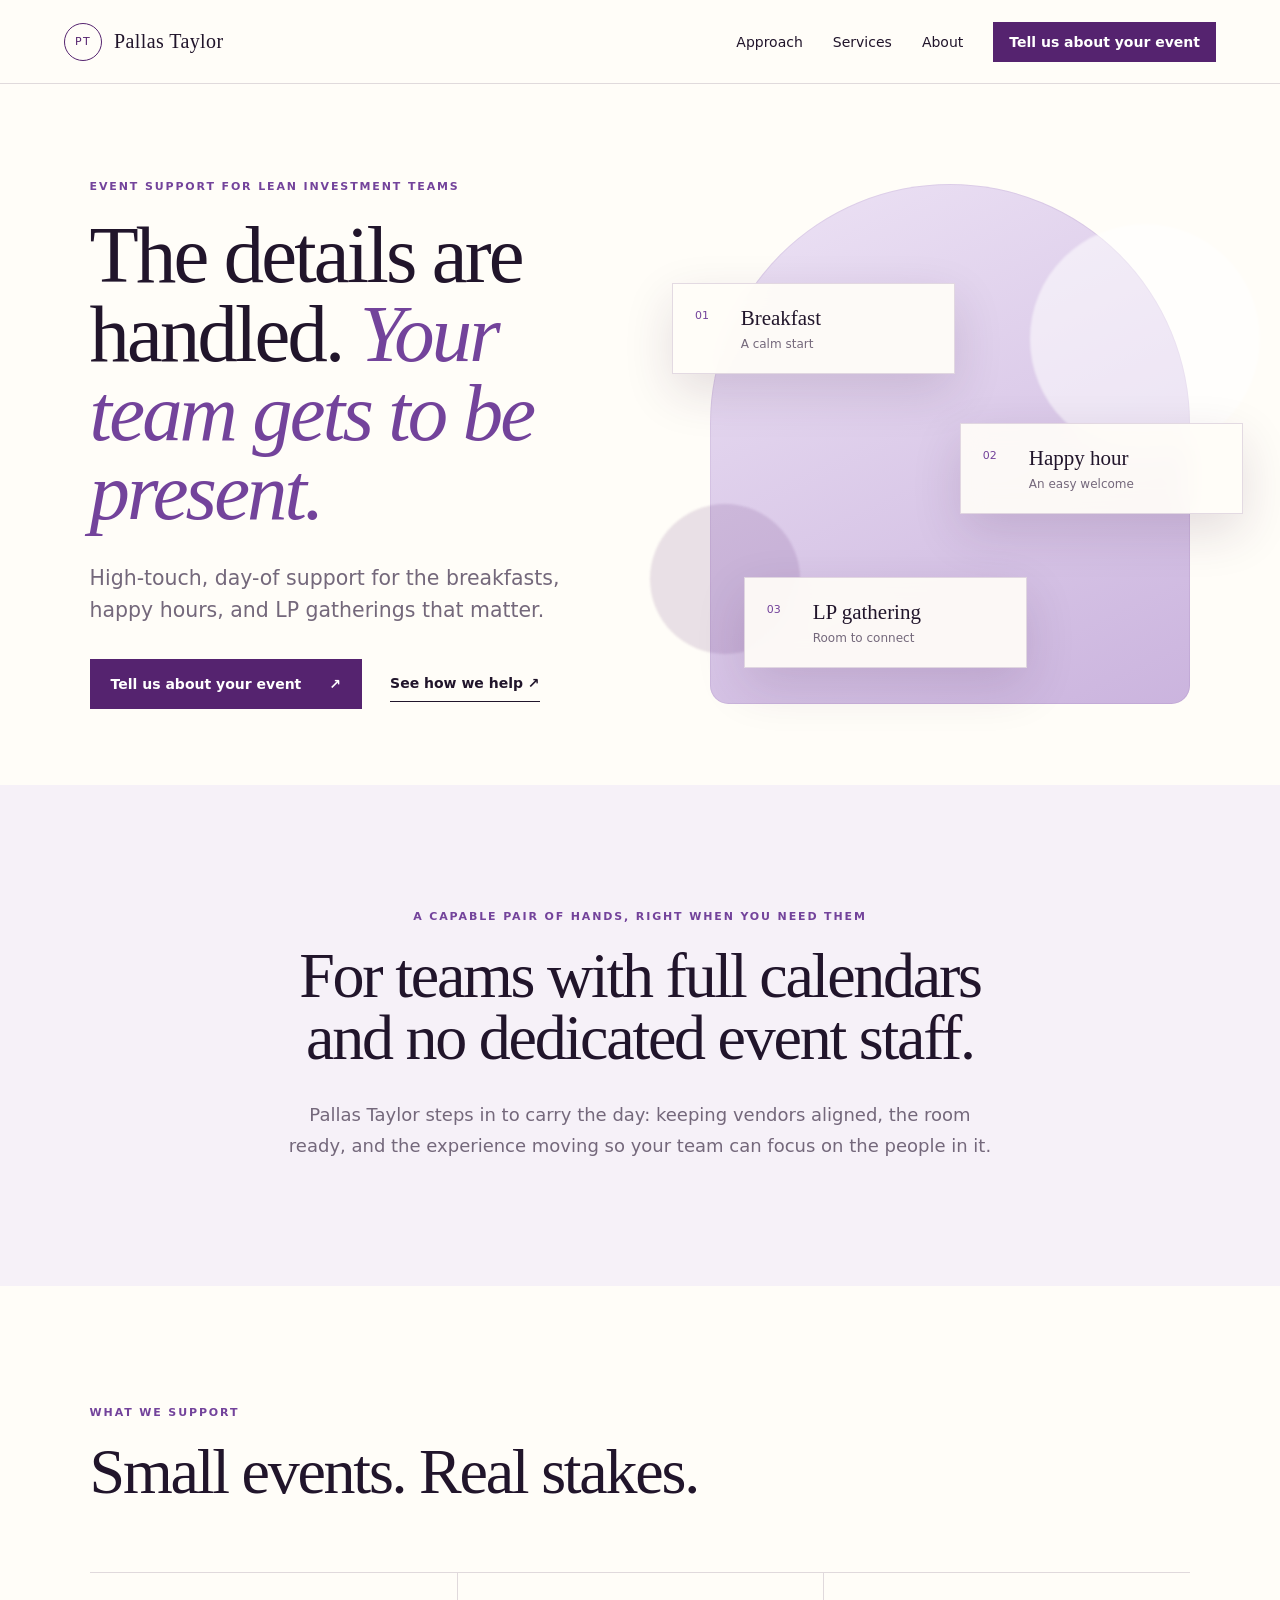
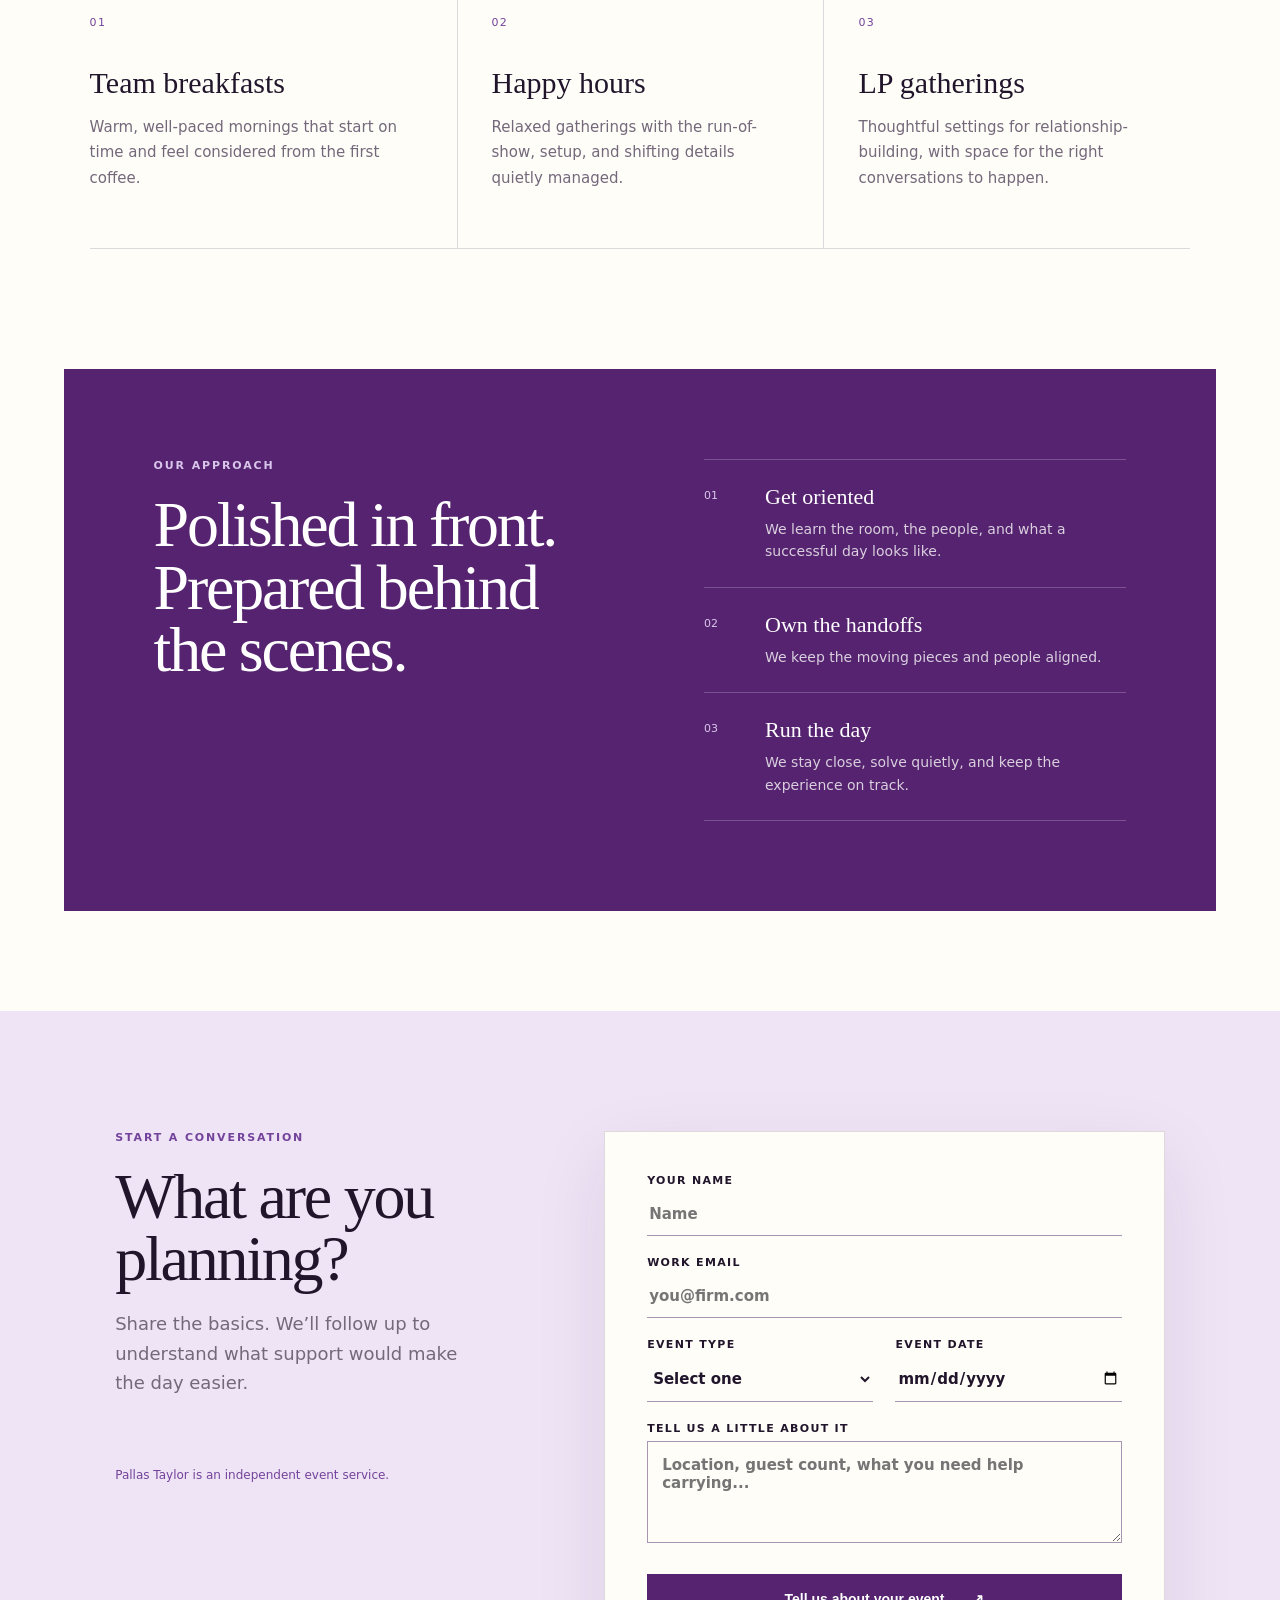
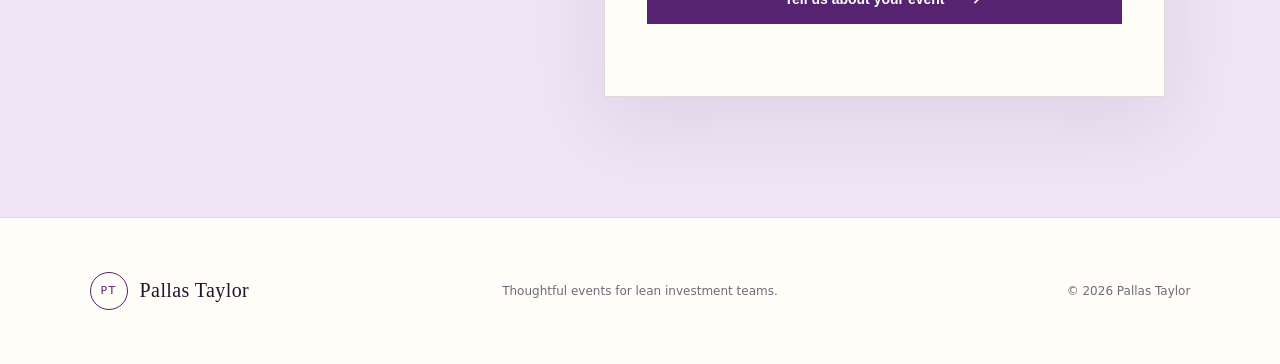
==== commit 18f39ed6: "Add mobile navigation menu" ====
--- a/index.html
+++ b/index.html
@@ -5,6 +5,57 @@
   <meta name="viewport" content="width=device-width, initial-scale=1" />
   <meta name="description" content="Pallas Taylor provides thoughtful, day-of event support for lean investment teams." />
   <title>Pallas Taylor | Event support for investment teams</title>
+  <link rel="canonical" href="https://pallastaylor.com/" />
+  <meta name="robots" content="index, follow, max-image-preview:large" />
+  <meta property="og:type" content="website" />
+  <meta property="og:site_name" content="Pallas Taylor" />
+  <meta property="og:title" content="Pallas Taylor | Event support for investment teams" />
+  <meta property="og:description" content="Pallas Taylor provides thoughtful, day-of event support for lean investment teams." />
+  <meta property="og:url" content="https://pallastaylor.com/" />
+  <meta name="twitter:card" content="summary" />
+  <meta name="twitter:title" content="Pallas Taylor | Event support for investment teams" />
+  <meta name="twitter:description" content="Pallas Taylor provides thoughtful, day-of event support for lean investment teams." />
+  <script type="application/ld+json">
+  {
+    "@context": "https://schema.org",
+    "@graph": [
+      {
+        "@type": "WebSite",
+        "@id": "https://pallastaylor.com/#website",
+        "url": "https://pallastaylor.com/",
+        "name": "Pallas Taylor",
+        "description": "High-touch, day-of event support for lean investment and venture capital teams.",
+        "publisher": { "@id": "https://pallastaylor.com/#business" }
+      },
+      {
+        "@type": "ProfessionalService",
+        "@id": "https://pallastaylor.com/#business",
+        "name": "Pallas Taylor",
+        "url": "https://pallastaylor.com/",
+        "email": "hello@pallastaylor.com",
+        "description": "Pallas Taylor provides high-touch, day-of event support for lean investment and venture capital teams: team breakfasts, happy hours, LP dinners and portfolio gatherings. It handles vendors, timelines, guest lists and onsite execution so the client's own team can be present with their guests.",
+        "founder": {
+          "@type": "Person",
+          "@id": "https://pallastaylor.com/#founder",
+          "name": "Arielle Warren",
+          "jobTitle": "Founder"
+        },
+        "areaServed": { "@type": "City", "name": "New York City" },
+        "knowsAbout": ["event planning", "day-of event coordination", "investor relations events", "LP dinners", "venture capital events", "corporate happy hours", "team breakfasts"],
+        "hasOfferCatalog": {
+          "@type": "OfferCatalog",
+          "name": "Event support services",
+          "itemListElement": [
+            { "@type": "Offer", "itemOffered": { "@type": "Service", "name": "Breakfast Briefing", "description": "Planning call, run-of-show, venue and vendor coordination, RSVP tracking and up to 3 hours onsite, for events of up to 30 guests." } },
+            { "@type": "Offer", "itemOffered": { "@type": "Service", "name": "Happy Hour / LP Gathering", "description": "Event brief, vendor coordination, invitation copy, RSVP tracking and a lead onsite operator for up to 5 hours, for events of up to 75 guests." } },
+            { "@type": "Offer", "itemOffered": { "@type": "Service", "name": "White-Glove Event Partner", "description": "End-to-end ownership of higher-touch LP dinners, portfolio gatherings and multi-vendor events, from concept through post-event debrief." } },
+            { "@type": "Offer", "itemOffered": { "@type": "Service", "name": "Event Sprint", "description": "A four-hour-minimum engagement to rescue, finish or run a specific part of an event the client has already planned." } }
+          ]
+        }
+      }
+    ]
+  }
+  </script>
   <link rel="stylesheet" href="styles.css" />
 </head>
 <body>
@@ -13,12 +64,21 @@
       <span class="brand-mark" aria-hidden="true">PT</span>
       <span>Pallas Taylor</span>
     </a>
+    <button class="menu-toggle" type="button" aria-expanded="false" aria-controls="mobile-menu" aria-label="Open navigation menu">
+      <span aria-hidden="true"></span><span aria-hidden="true"></span><span aria-hidden="true"></span>
+    </button>
     <nav aria-label="Primary navigation">
       <a href="#approach">Approach</a>
       <a href="services.html">Services</a>
       <a href="about.html">About</a>
       <a class="button button-small" href="#inquiry"><span class="cta-full">Tell us about your event</span><span class="cta-short">Inquire</span></a>
     </nav>
+  <nav class="mobile-menu" id="mobile-menu" aria-label="Mobile navigation" hidden>
+    <a href="index.html">Home</a>
+    <a href="about.html">About</a>
+    <a href="villagers/">Villagers</a>
+    <a href="index.html#inquiry">Inquire</a>
+  </nav>
   </header>
 
   <main id="top">
--- a/styles.css
+++ b/styles.css
@@ -151,3 +151,19 @@
   .service-detail-list { padding: 0 22px 70px; }
   .service-detail { padding: 40px 0; }
 }
+
+/* Mobile menu */
+.menu-toggle { display: none; flex-direction: column; justify-content: center; gap: 5px; width: 44px; height: 44px; padding: 10px; background: none; border: 1px solid var(--line); border-radius: 10px; cursor: pointer; }
+.menu-toggle span { display: block; height: 2px; width: 100%; background: var(--plum); transition: transform .2s, opacity .2s; }
+.menu-toggle[aria-expanded="true"] span:nth-child(1) { transform: translateY(7px) rotate(45deg); }
+.menu-toggle[aria-expanded="true"] span:nth-child(2) { opacity: 0; }
+.menu-toggle[aria-expanded="true"] span:nth-child(3) { transform: translateY(-7px) rotate(-45deg); }
+.mobile-menu { display: none; }
+@media (max-width: 900px) {
+  .menu-toggle { display: flex; }
+  .mobile-menu { display: flex; flex-direction: column; position: absolute; top: 100%; left: 0; right: 0; background: var(--cream); border-bottom: 1px solid var(--line); box-shadow: 0 18px 30px rgba(62, 34, 75, .10); padding: 8px clamp(24px, 5vw, 76px) 18px; z-index: 19; }
+  .mobile-menu[hidden] { display: none; }
+  .mobile-menu a { padding: 14px 0; font-size: 16px; font-family: Georgia, serif; border-bottom: 1px solid var(--line); color: var(--ink); }
+  .mobile-menu a:last-child { border-bottom: 0; color: var(--plum); font-weight: 700; }
+  .mobile-menu a:hover { color: var(--violet); }
+}
